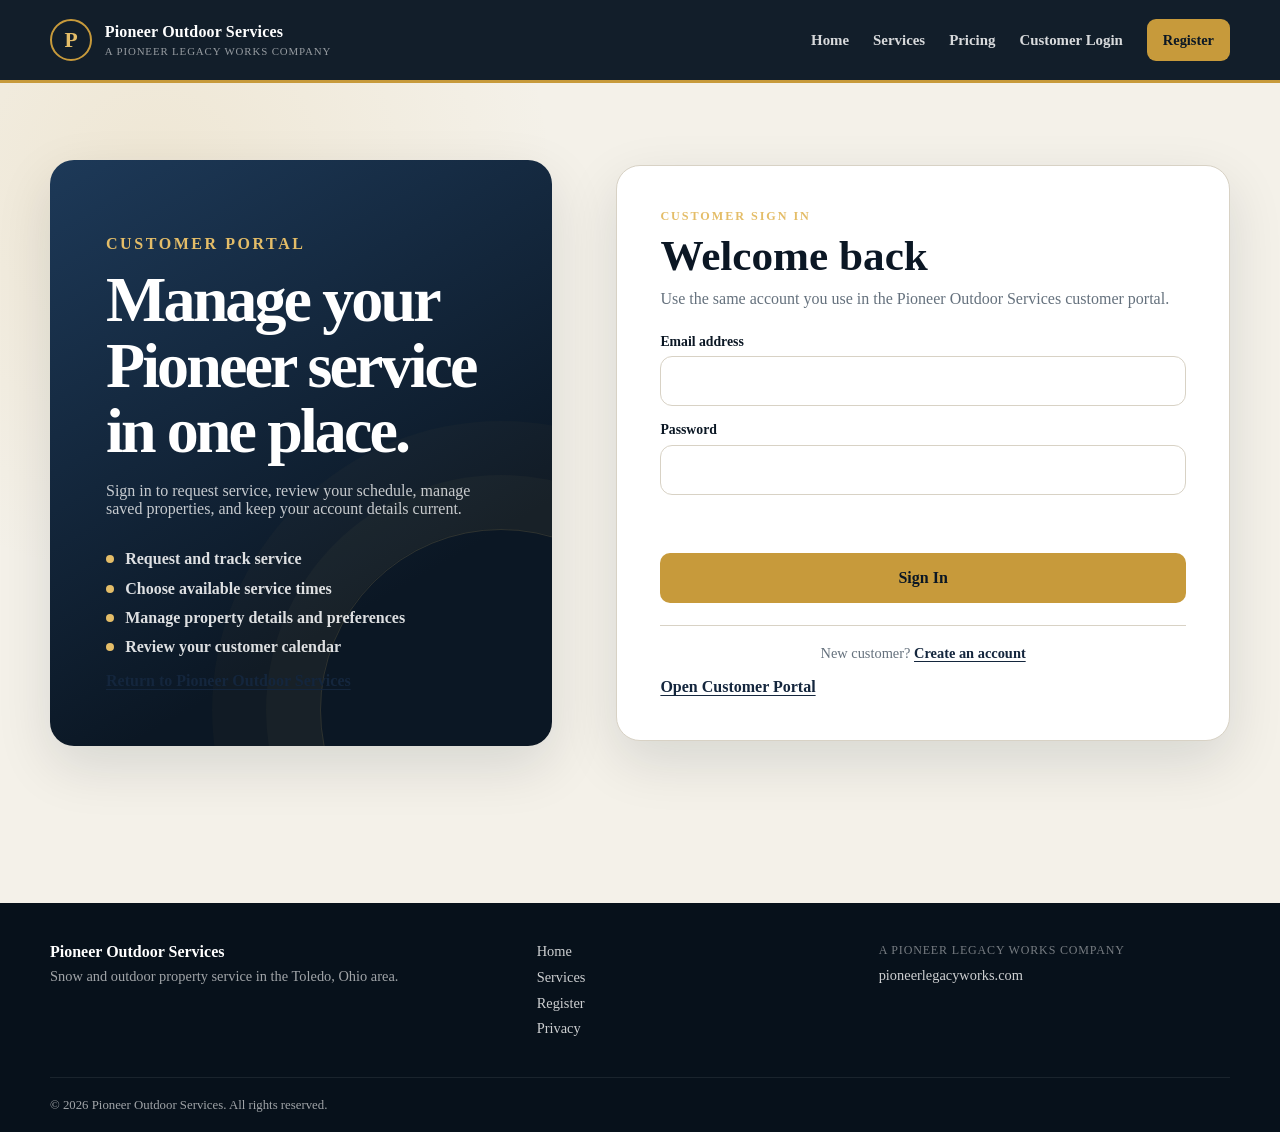
==== login.html @ 556e5b14 "Add customer login page" ====
<!DOCTYPE html>
<html lang="en">
<head>
  <meta charset="UTF-8">
  <meta name="viewport" content="width=device-width, initial-scale=1.0">
  <meta name="robots" content="noindex,follow">
  <meta name="description" content="Sign in to the Pioneer Outdoor Services customer portal.">
  <title>Customer Sign In | Pioneer Outdoor Services</title>
  <link rel="stylesheet" href="styles.css">
  <link rel="stylesheet" href="mobile.css" data-site-style="mobile">
  <link rel="stylesheet" href="p0.css" data-site-style="p0">
  <link rel="stylesheet" href="auth.css">
  <script src="app.js" defer></script>
  <script src="customer-auth.js" defer></script>
</head>
<body data-page="login">
  <header class="site-header">
    <nav class="navbar page-shell" aria-label="Main navigation">
      <a class="brand" href="index.html" aria-label="Pioneer Outdoor Services home">
        <span class="brand-mark" aria-hidden="true">P</span>
        <span class="brand-copy">
          <strong data-business-name>Pioneer Outdoor Services</strong>
          <small>A Pioneer Legacy Works Company</small>
        </span>
      </a>
      <button class="nav-toggle" type="button" aria-expanded="false" aria-controls="main-nav">
        <span class="sr-only">Toggle navigation</span>
        <span aria-hidden="true"></span><span aria-hidden="true"></span><span aria-hidden="true"></span>
      </button>
      <div class="nav-menu" id="main-nav">
        <ul class="nav-links">
          <li><a href="index.html">Home</a></li>
          <li><a href="services.html">Services</a></li>
          <li><a href="index.html#pricing">Pricing</a></li>
          <li><a href="login.html" aria-current="page">Customer Login</a></li>
        </ul>
        <a class="nav-cta" href="register.html">Register</a>
      </div>
    </nav>
  </header>

  <main class="customer-auth-main">
    <div class="page-shell customer-auth-layout">
      <section class="customer-auth-intro" aria-labelledby="account-heading">
        <div>
          <p class="section-label">Customer portal</p>
          <h1 id="account-heading">Manage your Pioneer service in one place.</h1>
          <p>Sign in to request service, review your schedule, manage saved properties, and keep your account details current.</p>
          <ul class="account-benefits">
            <li>Request and track service</li>
            <li>Choose available service times</li>
            <li>Manage property details and preferences</li>
            <li>Review your customer calendar</li>
          </ul>
        </div>
        <a class="customer-auth-secondary-link" href="index.html">Return to Pioneer Outdoor Services</a>
      </section>

      <section class="customer-auth-card" aria-labelledby="signin-heading">
        <p class="section-label">Customer sign in</p>
        <h2 id="signin-heading">Welcome back</h2>
        <p class="customer-auth-description">Use the same account you use in the Pioneer Outdoor Services customer portal.</p>

        <form class="customer-auth-form" data-customer-auth-form data-mode="login">
          <label>
            <span>Email address</span>
            <input type="email" name="email" autocomplete="email" maxlength="320" required>
          </label>
          <label>
            <span>Password</span>
            <input type="password" name="password" autocomplete="current-password" required>
          </label>
          <p class="customer-auth-status" data-auth-status role="status" aria-live="polite"></p>
          <button class="button button-primary" type="submit">Sign In</button>
        </form>

        <p class="customer-auth-switch">New customer? <a href="register.html">Create an account</a></p>
        <a class="customer-auth-secondary-link" href="https://customers.pioneeroutdoorservices.com/app">Open Customer Portal</a>
      </section>
    </div>
  </main>

  <footer class="site-footer">
    <div class="page-shell footer-grid">
      <div>
        <strong data-business-name>Pioneer Outdoor Services</strong>
        <p>Snow and outdoor property service in the Toledo, Ohio area.</p>
      </div>
      <nav aria-label="Footer navigation">
        <a href="index.html">Home</a>
        <a href="services.html">Services</a>
        <a href="register.html">Register</a>
        <a href="privacy.html">Privacy</a>
      </nav>
      <div class="footer-parent">
        <span>A Pioneer Legacy Works Company</span>
        <a href="https://pioneerlegacyworks.com">pioneerlegacyworks.com</a>
      </div>
    </div>
    <div class="page-shell footer-bottom">
      <p>&copy; <span id="year"></span> <span data-business-name>Pioneer Outdoor Services</span>. All rights reserved.</p>
    </div>
  </footer>
</body>
</html>
---- styles.css ----
:root {
  --navy: #14263d;
  --navy-deep: #0b1724;
  --navy-soft: #1d3958;
  --gold: #c79a3b;
  --gold-light: #e4bd68;
  --cream: #f4f1e9;
  --cream-deep: #e9e2d4;
  --white: #ffffff;
  --charcoal: #202830;
  --slate: #65717d;
  --border: #d8d2c5;
  --success: #2f6c4f;
  --error: #9b3f3f;
  --shadow: 0 20px 55px rgba(12, 24, 38, 0.12);
  --radius: 18px;
  --page-width: 1180px;
}

* {
  box-sizing: border-box;
  margin: 0;
  padding: 0;
}

html {
  scroll-behavior: smooth;
  scroll-padding-top: 90px;
}

body {
  min-height: 100vh;
  background: var(--cream);
  color: var(--charcoal);
  font-family: Inter, ui-sans-serif, system-ui, -apple-system, BlinkMacSystemFont, "Segoe UI", sans-serif;
  line-height: 1.6;
}

body,
button,
input,
select,
textarea {
  font: inherit;
}

a {
  color: inherit;
}

button,
a,
input,
select,
textarea {
  outline-offset: 3px;
}

.page-shell {
  width: min(calc(100% - 2.5rem), var(--page-width));
  margin-inline: auto;
}

.sr-only {
  position: absolute;
  width: 1px;
  height: 1px;
  padding: 0;
  margin: -1px;
  overflow: hidden;
  clip: rect(0, 0, 0, 0);
  white-space: nowrap;
  border: 0;
}

.site-header {
  position: sticky;
  top: 0;
  z-index: 50;
  background: rgba(11, 23, 36, 0.97);
  border-bottom: 3px solid var(--gold);
  backdrop-filter: blur(10px);
}

.navbar {
  position: relative;
  display: flex;
  min-height: 80px;
  align-items: center;
  justify-content: space-between;
  gap: 2rem;
}

.brand {
  display: inline-flex;
  align-items: center;
  gap: 0.8rem;
  color: var(--white);
  text-decoration: none;
}

.brand-mark {
  display: grid;
  width: 42px;
  height: 42px;
  flex: 0 0 42px;
  place-items: center;
  border: 2px solid var(--gold);
  border-radius: 50%;
  color: var(--gold-light);
  font-family: Georgia, "Times New Roman", serif;
  font-size: 1.35rem;
  font-weight: 700;
}

.brand-copy {
  display: grid;
  line-height: 1.12;
}

.brand-copy strong {
  font-size: 1rem;
  letter-spacing: 0.01em;
}

.brand-copy small {
  margin-top: 0.22rem;
  color: rgba(255, 255, 255, 0.56);
  font-size: 0.68rem;
  letter-spacing: 0.08em;
  text-transform: uppercase;
}

.nav-menu,
.nav-links {
  display: flex;
  align-items: center;
}

.nav-menu {
  gap: 1.5rem;
}

.nav-links {
  gap: 1.5rem;
  list-style: none;
}

.nav-links a {
  color: rgba(255, 255, 255, 0.84);
  font-size: 0.93rem;
  font-weight: 750;
  text-decoration: none;
}

.nav-links a:hover,
.nav-links a:focus-visible {
  color: var(--gold-light);
}

.nav-cta {
  display: inline-flex;
  min-height: 42px;
  align-items: center;
  justify-content: center;
  padding: 0.65rem 1rem;
  border-radius: 9px;
  background: var(--gold);
  color: var(--navy-deep);
  font-size: 0.9rem;
  font-weight: 850;
  text-decoration: none;
}

.nav-cta:hover,
.nav-cta:focus-visible {
  background: var(--gold-light);
}

.nav-toggle {
  display: none;
  width: 44px;
  height: 44px;
  border: 1px solid rgba(255, 255, 255, 0.24);
  border-radius: 10px;
  background: transparent;
  cursor: pointer;
}

.nav-toggle span[aria-hidden="true"] {
  display: block;
  width: 20px;
  height: 2px;
  margin: 4px auto;
  background: var(--white);
}

.hero {
  position: relative;
  overflow: hidden;
  background:
    radial-gradient(circle at 82% 16%, rgba(199, 154, 59, 0.22), transparent 27%),
    linear-gradient(135deg, var(--navy-deep), var(--navy-soft));
  color: var(--white);
}

.hero::after {
  content: "";
  position: absolute;
  right: -15rem;
  bottom: -20rem;
  width: 42rem;
  height: 42rem;
  border: 1px solid rgba(228, 189, 104, 0.18);
  border-radius: 50%;
  box-shadow:
    0 0 0 90px rgba(228, 189, 104, 0.025),
    0 0 0 180px rgba(228, 189, 104, 0.014);
}

.hero-layout {
  position: relative;
  z-index: 1;
  display: grid;
  grid-template-columns: minmax(0, 1.2fr) minmax(320px, 0.7fr);
  gap: clamp(3rem, 8vw, 7rem);
  align-items: center;
  padding-block: clamp(6.5rem, 12vw, 9.5rem);
}

.eyebrow,
.section-label,
.panel-label,
.area-kicker {
  margin-bottom: 0.9rem;
  color: var(--gold-light);
  font-size: 0.76rem;
  font-weight: 850;
  letter-spacing: 0.16em;
  text-transform: uppercase;
}

.hero h1 {
  max-width: 780px;
  font-size: clamp(3.1rem, 6.4vw, 5.75rem);
  line-height: 0.98;
  letter-spacing: -0.045em;
}

.hero-lead {
  max-width: 690px;
  margin-top: 1.6rem;
  color: rgba(255, 255, 255, 0.76);
  font-size: 1.08rem;
}

.hero-actions {
  display: flex;
  flex-wrap: wrap;
  gap: 0.85rem;
  margin-top: 2.2rem;
}

.button {
  display: inline-flex;
  min-height: 50px;
  align-items: center;
  justify-content: center;
  padding: 0.8rem 1.25rem;
  border: 1px solid transparent;
  border-radius: 10px;
  font-weight: 850;
  text-decoration: none;
  transition: transform 150ms ease, background 150ms ease, border-color 150ms ease;
}

.button:hover,
.button:focus-visible {
  transform: translateY(-1px);
}

.button-primary {
  background: var(--gold);
  color: var(--navy-deep);
}

.button-primary:hover,
.button-primary:focus-visible {
  background: var(--gold-light);
}

.button-secondary {
  border-color: rgba(255, 255, 255, 0.35);
  color: var(--white);
}

.button-secondary:hover,
.button-secondary:focus-visible {
  background: rgba(255, 255, 255, 0.07);
  border-color: rgba(255, 255, 255, 0.58);
}

.button-outline {
  margin-top: 1.5rem;
  border-color: var(--navy);
  color: var(--navy);
}

.button-outline:hover,
.button-outline:focus-visible {
  background: var(--navy);
  color: var(--white);
}

.hero-meta {
  display: flex;
  flex-wrap: wrap;
  gap: 0.65rem 1.25rem;
  margin-top: 2rem;
  color: rgba(255, 255, 255, 0.6);
  font-size: 0.88rem;
  font-weight: 700;
}

.hero-meta span::before {
  content: "•";
  margin-right: 0.5rem;
  color: var(--gold-light);
}

.hero-panel {
  padding: 2rem;
  border: 1px solid rgba(255, 255, 255, 0.14);
  border-radius: var(--radius);
  background: rgba(255, 255, 255, 0.07);
  box-shadow: var(--shadow);
}

.hero-panel h2 {
  font-size: clamp(1.55rem, 3vw, 2.25rem);
  line-height: 1.15;
}

.hero-price {
  display: flex;
  justify-content: space-between;
  gap: 1rem;
  margin-top: 1.5rem;
  padding-block: 1rem;
  border-block: 1px solid rgba(255, 255, 255, 0.12);
}

.hero-price span {
  color: rgba(255, 255, 255, 0.62);
}

.hero-price strong {
  color: var(--gold-light);
}

.check-list {
  display: grid;
  gap: 0.75rem;
  margin: 1.35rem 0;
  list-style: none;
}

.check-list li {
  color: rgba(255, 255, 255, 0.76);
}

.check-list li::before {
  content: "✓";
  margin-right: 0.65rem;
  color: var(--gold-light);
  font-weight: 900;
}

.text-link {
  display: inline-flex;
  gap: 0.35rem;
  color: var(--gold-light);
  font-weight: 850;
  text-decoration: none;
}

.text-link::after {
  content: "→";
}

.dark-link {
  color: var(--navy);
}

.trust-strip {
  border-bottom: 1px solid var(--border);
  background: var(--white);
}

.trust-grid {
  display: grid;
  grid-template-columns: repeat(4, minmax(0, 1fr));
}

.trust-grid > div {
  display: grid;
  gap: 0.2rem;
  min-height: 105px;
  align-content: center;
  padding: 1.25rem 1.5rem;
  border-right: 1px solid var(--border);
}

.trust-grid > div:first-child {
  border-left: 1px solid var(--border);
}

.trust-grid strong {
  color: var(--navy);
  font-size: 1rem;
}

.trust-grid span {
  color: var(--slate);
  font-size: 0.86rem;
}

.section {
  padding-block: clamp(4.5rem, 9vw, 7rem);
}

.section-soft {
  background: var(--white);
  border-block: 1px solid var(--border);
}

.section-dark {
  background: var(--navy-deep);
  color: var(--white);
}

.section h2,
.request-section h2 {
  color: var(--navy);
  font-size: clamp(2rem, 4vw, 3.2rem);
  line-height: 1.08;
  letter-spacing: -0.035em;
}

.section-dark h2,
.request-section h2 {
  color: var(--white);
}

.section-heading {
  display: flex;
  justify-content: space-between;
  gap: 2rem;
  align-items: end;
  margin-bottom: 2.4rem;
}

.section-heading > p {
  max-width: 450px;
  color: var(--slate);
}

.dark-heading > p {
  color: rgba(255, 255, 255, 0.62);
}

.service-grid {
  display: grid;
  grid-template-columns: repeat(3, minmax(0, 1fr));
  gap: 1.2rem;
}

.service-card {
  display: flex;
  min-height: 285px;
  flex-direction: column;
  padding: 1.65rem;
  border: 1px solid var(--border);
  border-radius: var(--radius);
  background: var(--white);
  box-shadow: 0 10px 30px rgba(20, 38, 61, 0.055);
}

.featured-card {
  border-color: rgba(199, 154, 59, 0.75);
  box-shadow: 0 14px 34px rgba(199, 154, 59, 0.11);
}

.service-tag {
  margin-bottom: 2.7rem;
  color: var(--gold);
  font-size: 0.73rem;
  font-weight: 850;
  letter-spacing: 0.09em;
  text-transform: uppercase;
}

.service-card h3 {
  color: var(--navy);
  font-size: 1.45rem;
}

.service-card p {
  margin-top: 0.7rem;
  color: var(--slate);
}

.service-card a {
  margin-top: auto;
  padding-top: 1.5rem;
  color: var(--navy);
  font-weight: 850;
  text-decoration: none;
}

.service-card a:hover,
.service-card a:focus-visible {
  color: var(--gold);
}

.why-layout {
  display: grid;
  grid-template-columns: minmax(0, 0.75fr) minmax(0, 1.25fr);
  gap: clamp(2.5rem, 8vw, 7rem);
  align-items: start;
}

.section-intro {
  max-width: 540px;
  margin-top: 1rem;
  color: var(--slate);
}

.reason-grid {
  display: grid;
  grid-template-columns: repeat(2, minmax(0, 1fr));
  border-top: 1px solid var(--border);
  border-left: 1px solid var(--border);
}

.reason-grid article {
  min-height: 205px;
  padding: 1.4rem;
  border-right: 1px solid var(--border);
  border-bottom: 1px solid var(--border);
}

.reason-grid span {
  color: var(--gold);
  font-size: 0.8rem;
  font-weight: 850;
}

.reason-grid h3 {
  margin-top: 1.8rem;
  color: var(--navy);
  font-size: 1.2rem;
}

.reason-grid p {
  margin-top: 0.55rem;
  color: var(--slate);
  font-size: 0.94rem;
}

.process-grid {
  display: grid;
  grid-template-columns: repeat(4, minmax(0, 1fr));
  border-top: 1px solid rgba(255, 255, 255, 0.12);
  list-style: none;
}

.process-grid li {
  min-height: 245px;
  padding: 1.6rem 1.35rem;
  border-right: 1px solid rgba(255, 255, 255, 0.12);
}

.process-grid li:first-child {
  border-left: 1px solid rgba(255, 255, 255, 0.12);
}

.process-number {
  display: grid;
  width: 36px;
  height: 36px;
  place-items: center;
  border: 1px solid rgba(228, 189, 104, 0.55);
  border-radius: 50%;
  color: var(--gold-light);
  font-weight: 850;
}

.process-grid h3 {
  margin-top: 3rem;
  font-size: 1.2rem;
}

.process-grid p {
  margin-top: 0.6rem;
  color: rgba(255, 255, 255, 0.62);
  font-size: 0.94rem;
}

.area-layout {
  display: grid;
  grid-template-columns: minmax(0, 1fr) minmax(320px, 0.65fr);
  gap: clamp(2.5rem, 8vw, 7rem);
  align-items: center;
}

.area-layout > div:first-child > p:last-of-type {
  max-width: 660px;
  margin-top: 1rem;
  color: var(--slate);
}

.area-card {
  padding: 2rem;
  border: 1px solid var(--border);
  border-radius: var(--radius);
  background: var(--white);
  box-shadow: var(--shadow);
}

.area-pin {
  display: grid;
  width: 48px;
  height: 48px;
  place-items: center;
  margin-bottom: 2rem;
  border-radius: 50%;
  background: var(--navy);
  color: var(--gold-light);
  font-size: 1.4rem;
}

.area-kicker {
  color: var(--gold);
}

.area-card strong {
  display: block;
  color: var(--navy);
  font-size: 1.7rem;
}

.area-card p:last-child {
  margin-top: 0.65rem;
  color: var(--slate);
}

.pricing-section {
  background: var(--cream-deep);
}

.pricing-grid {
  display: grid;
  grid-template-columns: repeat(4, minmax(0, 1fr));
  gap: 1rem;
}

.price-card {
  position: relative;
  min-height: 235px;
  padding: 1.45rem;
  border: 1px solid var(--border);
  border-radius: var(--radius);
  background: var(--white);
}

.price-card-featured {
  border-color: var(--gold);
}

.price-badge {
  position: absolute;
  top: -12px;
  right: 1rem;
  padding: 0.25rem 0.6rem;
  border-radius: 999px;
  background: var(--gold);
  color: var(--navy-deep);
  font-size: 0.7rem;
  font-weight: 850;
  text-transform: uppercase;
}

.price-card > p:first-of-type {
  color: var(--navy);
  font-weight: 850;
}

.price {
  display: flex;
  gap: 0.4rem;
  align-items: baseline;
  margin-top: 1.25rem;
}

.price span {
  color: var(--slate);
  font-size: 0.8rem;
  text-transform: uppercase;
}

.price strong {
  color: var(--navy);
  font-size: 2rem;
}

.price-card > p:last-child {
  margin-top: 1rem;
  color: var(--slate);
  font-size: 0.9rem;
}

.pricing-note {
  margin-top: 1.25rem;
  color: var(--slate);
  font-size: 0.9rem;
}

.about-layout {
  display: grid;
  grid-template-columns: minmax(0, 0.9fr) minmax(0, 1fr);
  gap: clamp(2.5rem, 8vw, 7rem);
}

.about-copy {
  display: grid;
  gap: 1rem;
  color: var(--slate);
  font-size: 1.05rem;
}

.request-section {
  padding-block: clamp(4.5rem, 9vw, 7rem);
  background:
    radial-gradient(circle at 10% 20%, rgba(199, 154, 59, 0.15), transparent 28%),
    var(--navy-deep);
  color: var(--white);
}

.request-layout {
  display: grid;
  grid-template-columns: minmax(0, 0.8fr) minmax(360px, 1fr);
  gap: clamp(2.5rem, 8vw, 7rem);
  align-items: start;
}

.request-copy > p:not(.section-label) {
  max-width: 580px;
  margin-top: 1rem;
  color: rgba(255, 255, 255, 0.68);
}

.contact-details {
  display: grid;
  gap: 0.8rem;
  margin-top: 2rem;
}

.contact-detail {
  display: grid;
  gap: 0.15rem;
}

.contact-detail span {
  color: var(--gold-light);
  font-size: 0.72rem;
  font-weight: 850;
  letter-spacing: 0.1em;
  text-transform: uppercase;
}

.contact-detail a {
  color: var(--white);
  font-weight: 800;
}

.contact-placeholder {
  color: rgba(255, 255, 255, 0.55);
  font-size: 0.9rem;
}

.request-form {
  display: grid;
  gap: 1rem;
  padding: 1.7rem;
  border: 1px solid rgba(255, 255, 255, 0.14);
  border-radius: var(--radius);
  background: rgba(255, 255, 255, 0.07);
  box-shadow: var(--shadow);
}

.form-row {
  display: grid;
  grid-template-columns: repeat(2, minmax(0, 1fr));
  gap: 1rem;
}

.request-form label {
  display: grid;
  gap: 0.4rem;
}

.request-form label > span {
  color: rgba(255, 255, 255, 0.8);
  font-size: 0.82rem;
  font-weight: 750;
}

.request-form input,
.request-form select,
.request-form textarea {
  width: 100%;
  border: 1px solid rgba(255, 255, 255, 0.18);
  border-radius: 9px;
  background: rgba(255, 255, 255, 0.96);
  color: var(--charcoal);
}

.request-form input,
.request-form select {
  min-height: 48px;
  padding: 0 0.8rem;
}

.request-form textarea {
  min-height: 135px;
  padding: 0.75rem 0.8rem;
  resize: vertical;
}

.request-form input:focus,
.request-form select:focus,
.request-form textarea:focus {
  border-color: var(--gold-light);
  box-shadow: 0 0 0 3px rgba(228, 189, 104, 0.18);
}

.form-hint,
.form-status {
  font-size: 0.82rem;
}

.form-hint {
  color: rgba(255, 255, 255, 0.54);
}

.form-status {
  min-height: 1.3rem;
  color: rgba(255, 255, 255, 0.72);
}

.form-status[data-state="success"] {
  color: #bfe5cd;
}

.form-status[data-state="error"] {
  color: #f2b5b5;
}

.form-submit {
  justify-self: start;
}

.form-submit:disabled {
  cursor: wait;
  opacity: 0.65;
}

.honeypot {
  position: absolute !important;
  left: -9999px !important;
  width: 1px !important;
  height: 1px !important;
  overflow: hidden !important;
}

.site-footer {
  background: #07111b;
  color: rgba(255, 255, 255, 0.62);
}

.footer-grid {
  display: grid;
  grid-template-columns: 1.1fr 0.75fr 0.85fr;
  gap: 2rem;
  padding-block: 2.5rem;
}

.footer-grid strong {
  color: var(--white);
}

.footer-grid > div:first-child p {
  max-width: 360px;
  margin-top: 0.45rem;
  font-size: 0.9rem;
}

.footer-grid nav,
.footer-parent {
  display: grid;
  align-content: start;
  gap: 0.55rem;
}

.footer-grid a {
  color: rgba(255, 255, 255, 0.8);
  font-size: 0.9rem;
  text-decoration: none;
}

.footer-grid a:hover,
.footer-grid a:focus-visible {
  color: var(--gold-light);
}

.footer-parent span {
  color: rgba(255, 255, 255, 0.45);
  font-size: 0.75rem;
  letter-spacing: 0.07em;
  text-transform: uppercase;
}

.footer-bottom {
  padding-block: 1.2rem;
  border-top: 1px solid rgba(255, 255, 255, 0.08);
  font-size: 0.8rem;
}

@media (max-width: 980px) {
  .hero-layout,
  .why-layout,
  .area-layout,
  .request-layout,
  .about-layout {
    grid-template-columns: 1fr;
  }

  .hero-panel,
  .area-card {
    max-width: 680px;
  }

  .pricing-grid,
  .process-grid {
    grid-template-columns: repeat(2, minmax(0, 1fr));
  }

  .process-grid li:nth-child(3) {
    border-left: 1px solid rgba(255, 255, 255, 0.12);
  }

  .trust-grid {
    grid-template-columns: repeat(2, minmax(0, 1fr));
  }

  .trust-grid > div:nth-child(3) {
    border-left: 1px solid var(--border);
  }

  .service-grid {
    grid-template-columns: repeat(2, minmax(0, 1fr));
  }
}

@media (max-width: 820px) {
  .nav-toggle {
    display: block;
  }

  .nav-menu {
    position: absolute;
    top: calc(100% + 3px);
    left: -1.25rem;
    right: -1.25rem;
    display: none;
    flex-direction: column;
    align-items: stretch;
    gap: 0.75rem;
    padding: 0.8rem 1.25rem 1.25rem;
    background: var(--navy-deep);
    border-bottom: 1px solid rgba(255, 255, 255, 0.1);
  }

  .nav-menu.is-open {
    display: flex;
  }

  .nav-links {
    flex-direction: column;
    align-items: stretch;
    gap: 0;
  }

  .nav-links a {
    display: block;
    padding: 0.8rem 0;
  }

  .nav-cta {
    align-self: stretch;
  }

  .section-heading {
    flex-direction: column;
    align-items: start;
  }

  .footer-grid {
    grid-template-columns: 1fr 1fr;
  }

  .footer-parent {
    grid-column: 1 / -1;
  }
}

@media (max-width: 620px) {
  .page-shell {
    width: min(calc(100% - 1.5rem), var(--page-width));
  }

  .brand-copy small {
    display: none;
  }

  .hero-layout {
    padding-block: 5.4rem;
  }

  .hero-actions,
  .form-row {
    grid-template-columns: 1fr;
  }

  .hero-actions {
    flex-direction: column;
  }

  .service-grid,
  .reason-grid,
  .pricing-grid,
  .process-grid,
  .trust-grid,
  .footer-grid {
    grid-template-columns: 1fr;
  }

  .trust-grid > div,
  .trust-grid > div:first-child,
  .trust-grid > div:nth-child(3) {
    border-left: 1px solid var(--border);
  }

  .process-grid li,
  .process-grid li:first-child,
  .process-grid li:nth-child(3) {
    border-left: 1px solid rgba(255, 255, 255, 0.12);
  }

  .request-form {
    padding: 1.25rem;
  }

  .footer-parent {
    grid-column: auto;
  }
}

@media (prefers-reduced-motion: reduce) {
  html {
    scroll-behavior: auto;
  }

  *,
  *::before,
  *::after {
    animation-duration: 0.01ms !important;
    animation-iteration-count: 1 !important;
    transition-duration: 0.01ms !important;
  }
}
---- mobile.css ----
/* Mobile-first refinements layered on top of the primary site stylesheet. */

@media (max-width: 820px) {
  html {
    scroll-padding-top: 78px;
  }

  body {
    overflow-x: hidden;
  }

  body.nav-open {
    overflow: hidden;
  }

  .page-shell {
    width: min(calc(100% - 2rem), var(--page-width));
  }

  .navbar {
    min-height: 74px;
    gap: 0.75rem;
  }

  .brand {
    min-width: 0;
    gap: 0.65rem;
  }

  .brand-mark {
    width: 38px;
    height: 38px;
    flex-basis: 38px;
    font-size: 1.2rem;
  }

  .brand-copy {
    min-width: 0;
  }

  .brand-copy strong {
    font-size: 0.94rem;
  }

  .nav-toggle {
    display: block;
    width: 48px;
    height: 48px;
    flex: 0 0 48px;
    touch-action: manipulation;
  }

  .nav-menu {
    position: fixed;
    top: 77px;
    left: 0;
    right: 0;
    display: none;
    max-height: calc(100dvh - 77px);
    overflow-y: auto;
    flex-direction: column;
    align-items: stretch;
    gap: 0.75rem;
    padding: 0.8rem 1rem max(1rem, env(safe-area-inset-bottom));
    background: rgba(11, 23, 36, 0.995);
    border-bottom: 1px solid rgba(255, 255, 255, 0.12);
    box-shadow: 0 22px 40px rgba(0, 0, 0, 0.24);
    -webkit-overflow-scrolling: touch;
  }

  .nav-menu.is-open {
    display: flex;
  }

  .nav-links {
    flex-direction: column;
    align-items: stretch;
    gap: 0;
  }

  .nav-links a,
  .nav-cta {
    min-height: 52px;
    display: flex;
    align-items: center;
  }

  .nav-links a {
    padding: 0 0.35rem;
    border-bottom: 1px solid rgba(255, 255, 255, 0.08);
    font-size: 1rem;
  }

  .nav-cta {
    justify-content: center;
    align-self: stretch;
    margin-top: 0.25rem;
  }

  .hero::after {
    right: -22rem;
    bottom: -24rem;
    opacity: 0.65;
  }

  .hero-layout {
    grid-template-columns: 1fr;
    gap: 2.25rem;
    padding-block: 4.75rem 4rem;
  }

  .hero h1 {
    font-size: clamp(2.7rem, 10vw, 4.25rem);
    line-height: 1;
  }

  .hero-lead {
    margin-top: 1.25rem;
    font-size: 1rem;
  }

  .hero-actions {
    gap: 0.7rem;
    margin-top: 1.75rem;
  }

  .button {
    min-height: 52px;
    touch-action: manipulation;
  }

  .hero-panel,
  .area-card {
    width: 100%;
    max-width: none;
  }

  .hero-panel {
    padding: 1.5rem;
  }

  .hero-price {
    align-items: flex-start;
  }

  .section,
  .request-section {
    padding-block: 4rem;
  }

  .section-heading {
    flex-direction: column;
    align-items: flex-start;
    gap: 1rem;
    margin-bottom: 1.75rem;
  }

  .section-heading > p {
    max-width: 100%;
  }

  .why-layout,
  .area-layout,
  .request-layout,
  .about-layout {
    gap: 2.25rem;
  }

  .service-card,
  .price-card,
  .reason-grid article,
  .process-grid li {
    min-height: 0;
  }

  .service-tag {
    margin-bottom: 1.8rem;
  }

  .process-grid h3 {
    margin-top: 2rem;
  }

  .request-form {
    width: 100%;
  }

  .request-form input,
  .request-form select,
  .request-form textarea {
    font-size: 16px;
  }

  .request-form input,
  .request-form select {
    min-height: 52px;
  }

  .request-form textarea {
    min-height: 150px;
  }

  .footer-grid a {
    min-height: 44px;
    display: flex;
    align-items: center;
  }
}

@media (max-width: 620px) {
  .page-shell {
    width: min(calc(100% - 1.25rem), var(--page-width));
  }

  .brand-copy small {
    display: none;
  }

  .brand-copy strong {
    display: block;
    max-width: 210px;
    overflow: hidden;
    text-overflow: ellipsis;
    white-space: nowrap;
  }

  .hero-layout {
    padding-block: 4rem 3.25rem;
  }

  .hero h1 {
    font-size: clamp(2.35rem, 11.5vw, 3.25rem);
  }

  .eyebrow,
  .section-label,
  .panel-label,
  .area-kicker {
    letter-spacing: 0.12em;
  }

  .hero-actions {
    flex-direction: column;
  }

  .hero-actions .button,
  .button-outline,
  .form-submit {
    width: 100%;
  }

  .hero-meta {
    display: grid;
    gap: 0.5rem;
  }

  .hero-panel {
    padding: 1.25rem;
  }

  .hero-price {
    flex-direction: column;
    gap: 0.3rem;
  }

  .trust-grid,
  .service-grid,
  .reason-grid,
  .pricing-grid,
  .process-grid,
  .footer-grid,
  .form-row {
    grid-template-columns: 1fr;
  }

  .trust-grid > div,
  .trust-grid > div:first-child,
  .trust-grid > div:nth-child(3) {
    min-height: 88px;
    padding: 1rem 1.1rem;
    border-left: 1px solid var(--border);
  }

  .section,
  .request-section {
    padding-block: 3.5rem;
  }

  .section h2,
  .request-section h2 {
    font-size: clamp(1.9rem, 9vw, 2.55rem);
  }

  .service-card,
  .price-card,
  .area-card {
    padding: 1.3rem;
  }

  .reason-grid article {
    padding: 1.2rem;
  }

  .process-grid li,
  .process-grid li:first-child,
  .process-grid li:nth-child(3) {
    padding: 1.3rem 1.15rem;
    border-left: 1px solid rgba(255, 255, 255, 0.12);
  }

  .price-card {
    min-height: 0;
  }

  .request-layout {
    gap: 1.75rem;
  }

  .contact-details {
    margin-top: 1.4rem;
  }

  .request-form {
    gap: 0.9rem;
    padding: 1rem;
    border-radius: 14px;
  }

  .form-row {
    gap: 0.9rem;
  }

  .form-submit {
    justify-self: stretch;
  }

  .footer-grid {
    gap: 1.35rem;
    padding-block: 2rem;
  }

  .footer-parent {
    grid-column: auto;
  }
}

@media (max-width: 380px) {
  .page-shell {
    width: min(calc(100% - 1rem), var(--page-width));
  }

  .navbar {
    min-height: 70px;
  }

  .brand-mark {
    width: 34px;
    height: 34px;
    flex-basis: 34px;
  }

  .brand-copy strong {
    max-width: 185px;
    font-size: 0.88rem;
  }

  .nav-menu {
    top: 73px;
    max-height: calc(100dvh - 73px);
    padding-inline: 0.75rem;
  }

  .hero h1 {
    font-size: 2.2rem;
  }

  .hero-panel,
  .service-card,
  .price-card,
  .area-card,
  .request-form {
    border-radius: 12px;
  }
}
---- p0.css ----
.services-detail-link {
  margin-top: 1.5rem;
}

.contact-fallback {
  display: grid;
  gap: 0.25rem;
}

.contact-fallback span {
  color: var(--gold-light);
  font-size: 0.72rem;
  font-weight: 850;
  letter-spacing: 0.1em;
  text-transform: uppercase;
}

.contact-fallback p {
  color: rgba(255, 255, 255, 0.68);
}

.service-area-status {
  margin-top: -0.15rem;
  padding: 0.65rem 0.75rem;
  border: 1px solid rgba(255, 255, 255, 0.12);
  border-radius: 9px;
  background: rgba(255, 255, 255, 0.04);
}

.service-area-status[data-state="primary"] {
  border-color: rgba(112, 196, 145, 0.45);
  color: #bfe5cd;
}

.service-area-status[data-state="review"] {
  border-color: rgba(228, 189, 104, 0.5);
  color: #f1d798;
}

.service-area-status[data-state="outside"],
.service-area-status[data-state="invalid"] {
  border-color: rgba(226, 135, 135, 0.5);
  color: #f2b5b5;
}

.request-form [aria-invalid="true"] {
  border-color: #e28b8b;
  box-shadow: 0 0 0 3px rgba(226, 139, 139, 0.18);
}

.request-confirmation {
  display: grid;
  gap: 1rem;
  padding: 1.8rem;
  border: 1px solid rgba(228, 189, 104, 0.38);
  border-radius: var(--radius);
  background: rgba(255, 255, 255, 0.08);
  box-shadow: var(--shadow);
}

.request-confirmation[hidden] {
  display: none;
}

.confirmation-kicker {
  color: var(--gold-light);
  font-size: 0.76rem;
  font-weight: 850;
  letter-spacing: 0.14em;
  text-transform: uppercase;
}

.request-confirmation h3 {
  color: var(--white);
  font-size: clamp(1.45rem, 3vw, 2rem);
  line-height: 1.15;
}

.request-confirmation > p:not(.confirmation-kicker) {
  color: rgba(255, 255, 255, 0.72);
}

.request-confirmation dl {
  display: grid;
  grid-template-columns: minmax(110px, 0.35fr) minmax(0, 1fr);
  border-top: 1px solid rgba(255, 255, 255, 0.12);
}

.request-confirmation dt,
.request-confirmation dd {
  padding: 0.7rem 0;
  border-bottom: 1px solid rgba(255, 255, 255, 0.1);
}

.request-confirmation dt {
  color: var(--gold-light);
  font-size: 0.78rem;
  font-weight: 800;
  text-transform: uppercase;
}

.request-confirmation dd {
  color: rgba(255, 255, 255, 0.88);
  overflow-wrap: anywhere;
}

.confirmation-next {
  padding: 0.9rem;
  border-left: 3px solid var(--gold);
  background: rgba(199, 154, 59, 0.08);
}

.confirmation-button {
  justify-self: start;
}

.content-hero {
  padding-block: clamp(4.5rem, 9vw, 7rem);
  background: linear-gradient(135deg, var(--navy-deep), var(--navy-soft));
  color: var(--white);
}

.content-hero h1 {
  max-width: 760px;
  font-size: clamp(2.6rem, 6vw, 4.8rem);
  line-height: 1;
  letter-spacing: -0.04em;
}

.content-hero p:last-child {
  max-width: 720px;
  margin-top: 1.2rem;
  color: rgba(255, 255, 255, 0.74);
  font-size: 1.05rem;
}

.detail-grid {
  display: grid;
  grid-template-columns: repeat(2, minmax(0, 1fr));
  gap: 1.2rem;
}

.detail-card {
  padding: 1.6rem;
  border: 1px solid var(--border);
  border-radius: var(--radius);
  background: var(--white);
}

.detail-card h2,
.detail-card h3 {
  color: var(--navy);
}

.detail-card h2 {
  font-size: 1.55rem;
}

.detail-card p,
.detail-card li {
  color: var(--slate);
}

.detail-card p {
  margin-top: 0.7rem;
}

.detail-card ul {
  display: grid;
  gap: 0.45rem;
  margin-top: 1rem;
  padding-left: 1.15rem;
}

.detail-price {
  display: inline-block;
  margin-top: 1rem;
  color: var(--gold);
  font-size: 1.25rem;
  font-weight: 850;
}

.legal-copy {
  max-width: 820px;
}

.legal-copy h2 {
  margin-top: 2rem;
  color: var(--navy);
  font-size: 1.45rem;
}

.legal-copy p,
.legal-copy li {
  color: var(--slate);
}

.legal-copy p {
  margin-top: 0.7rem;
}

.legal-copy ul {
  margin-top: 0.75rem;
  padding-left: 1.25rem;
}

@media (max-width: 700px) {
  .request-confirmation {
    padding: 1.25rem;
  }

  .request-confirmation dl {
    grid-template-columns: 1fr;
  }

  .request-confirmation dt {
    padding-bottom: 0.1rem;
    border-bottom: 0;
  }

  .request-confirmation dd {
    padding-top: 0.1rem;
  }

  .confirmation-button {
    width: 100%;
  }

  .detail-grid {
    grid-template-columns: 1fr;
  }
}
---- auth.css ----
.customer-auth-main {
  min-height: calc(100vh - 80px);
  padding: clamp(2rem, 6vw, 5rem) 0;
  background:
    radial-gradient(circle at 12% 12%, rgba(199, 154, 59, 0.12), transparent 30%),
    var(--cream);
}

.customer-auth-layout {
  display: grid;
  grid-template-columns: minmax(0, 0.9fr) minmax(420px, 1.1fr);
  gap: clamp(1.5rem, 5vw, 4rem);
  align-items: stretch;
}

.customer-auth-intro,
.customer-auth-card {
  border-radius: 24px;
  box-shadow: var(--shadow);
}

.customer-auth-intro {
  position: relative;
  overflow: hidden;
  display: flex;
  min-height: 560px;
  flex-direction: column;
  justify-content: space-between;
  padding: clamp(2rem, 5vw, 3.5rem);
  background: linear-gradient(150deg, var(--navy-soft), var(--navy-deep) 72%);
  color: var(--white);
}

.customer-auth-intro::after {
  position: absolute;
  right: -130px;
  bottom: -145px;
  width: 360px;
  height: 360px;
  border: 1px solid rgba(228, 189, 104, 0.16);
  border-radius: 50%;
  box-shadow: 0 0 0 54px rgba(228, 189, 104, 0.035), 0 0 0 108px rgba(228, 189, 104, 0.025);
  content: '';
}

.customer-auth-intro > * {
  position: relative;
  z-index: 1;
}

.customer-auth-intro .section-label {
  color: var(--gold-light);
}

.customer-auth-intro h1 {
  max-width: 520px;
  margin-top: 0.6rem;
  color: var(--white);
  font-size: clamp(2.35rem, 5vw, 4.25rem);
  line-height: 1.02;
  letter-spacing: -0.045em;
}

.customer-auth-intro p {
  max-width: 520px;
  margin-top: 1.2rem;
  color: rgba(255, 255, 255, 0.76);
  font-size: 1rem;
}

.account-benefits {
  display: grid;
  gap: 0.7rem;
  margin-top: 2rem;
  list-style: none;
}

.account-benefits li {
  display: flex;
  align-items: center;
  gap: 0.7rem;
  color: rgba(255, 255, 255, 0.86);
  font-weight: 650;
}

.account-benefits li::before {
  width: 8px;
  height: 8px;
  flex: 0 0 8px;
  border-radius: 50%;
  background: var(--gold-light);
  content: '';
}

.customer-auth-card {
  align-self: center;
  border: 1px solid var(--border);
  padding: clamp(1.5rem, 4vw, 2.7rem);
  background: var(--white);
}

.customer-auth-card .section-label {
  margin-bottom: 0.55rem;
}

.customer-auth-card h2 {
  color: var(--navy-deep);
  font-size: clamp(1.9rem, 4vw, 2.7rem);
  line-height: 1.08;
}

.customer-auth-description {
  margin-top: 0.65rem;
  color: var(--slate);
}

.customer-auth-form {
  display: grid;
  gap: 1rem;
  margin-top: 1.6rem;
}

.customer-auth-form label {
  display: grid;
  gap: 0.42rem;
}

.customer-auth-form label > span {
  color: var(--navy-deep);
  font-size: 0.86rem;
  font-weight: 800;
}

.customer-auth-form input {
  width: 100%;
  min-height: 50px;
  border: 1px solid var(--border);
  border-radius: 12px;
  padding: 0.75rem 0.9rem;
  background: var(--white);
  color: var(--charcoal);
  transition: border-color 140ms ease, box-shadow 140ms ease;
}

.customer-auth-form input:focus {
  border-color: var(--gold);
  outline: none;
  box-shadow: 0 0 0 3px rgba(199, 154, 59, 0.14);
}

.customer-auth-form small {
  color: var(--slate);
  font-size: 0.76rem;
}

.customer-auth-form .button {
  width: 100%;
  margin-top: 0.25rem;
}

.customer-auth-status {
  min-height: 1.35rem;
  color: var(--error);
  font-size: 0.84rem;
  font-weight: 700;
}

.customer-auth-status.is-success {
  color: var(--success);
}

.customer-auth-switch {
  margin-top: 1.4rem;
  padding-top: 1.2rem;
  border-top: 1px solid var(--border);
  color: var(--slate);
  font-size: 0.9rem;
  text-align: center;
}

.customer-auth-switch a,
.customer-auth-secondary-link {
  color: var(--navy);
  font-weight: 800;
  text-underline-offset: 3px;
}

.customer-auth-secondary-link {
  display: inline-block;
  margin-top: 1rem;
}

.customer-auth-card button:disabled {
  cursor: wait;
  opacity: 0.62;
}

@media (max-width: 860px) {
  .customer-auth-layout {
    grid-template-columns: 1fr;
  }

  .customer-auth-intro {
    min-height: auto;
  }
}

@media (max-width: 620px) {
  .customer-auth-main {
    padding: 1rem 0 2rem;
  }

  .customer-auth-layout {
    width: min(calc(100% - 1.5rem), var(--page-width));
    gap: 1rem;
  }

  .customer-auth-intro,
  .customer-auth-card {
    border-radius: 18px;
  }

  .customer-auth-intro {
    padding: 1.5rem;
  }

  .customer-auth-intro h1 {
    font-size: 2rem;
  }

  .customer-auth-intro p {
    margin-top: 0.8rem;
  }

  .account-benefits {
    margin-top: 1.25rem;
  }

  .customer-auth-card {
    padding: 1.35rem;
  }
}
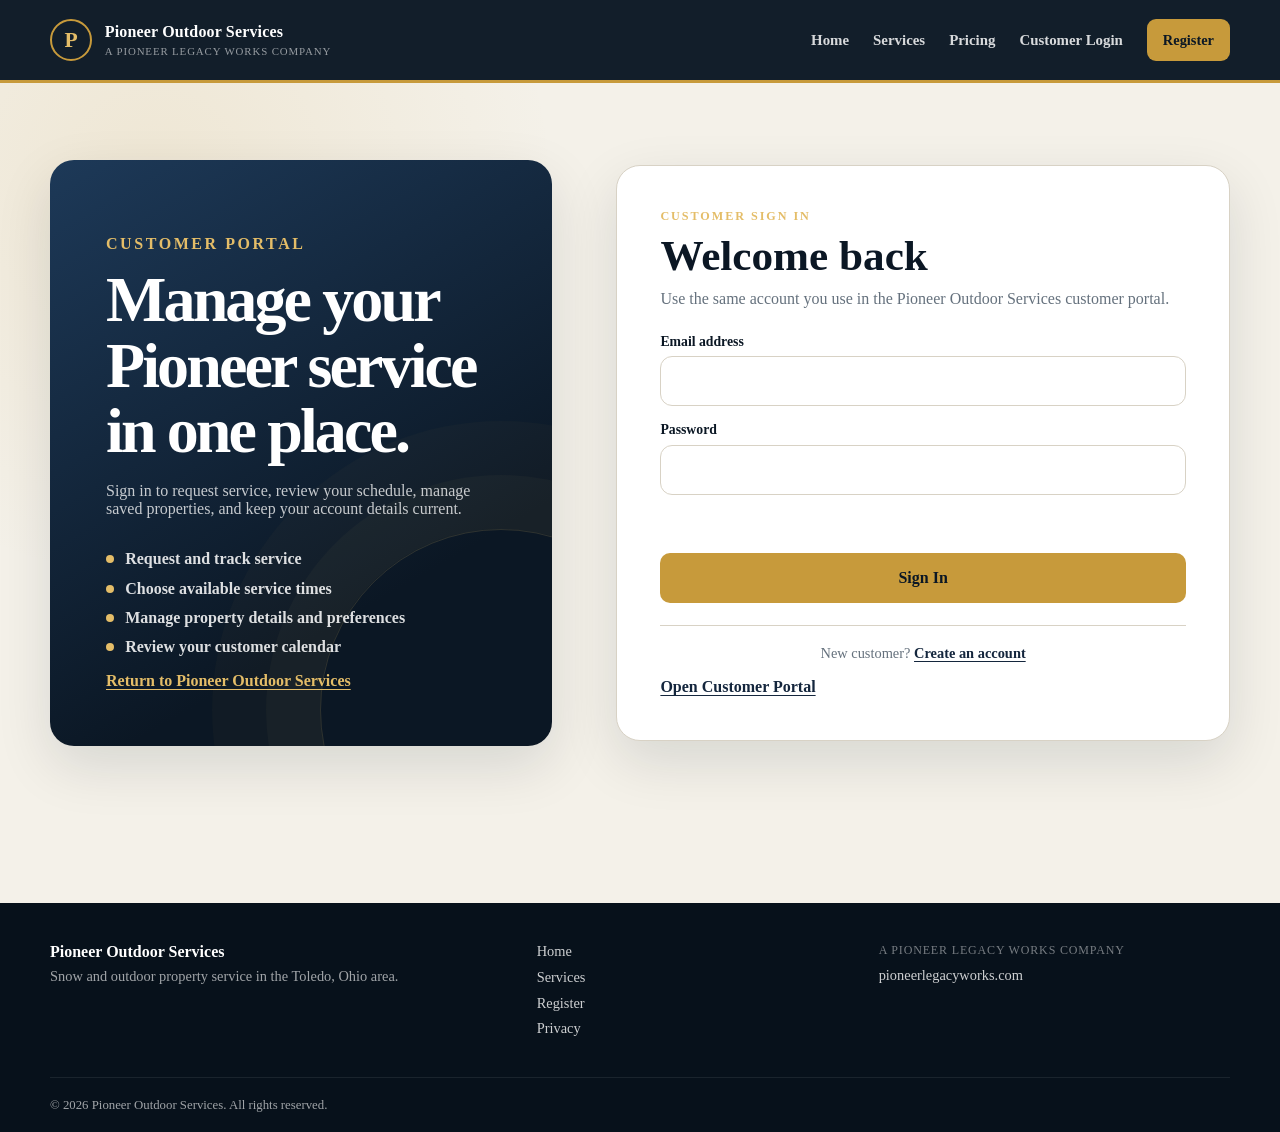
==== commit dc5bd526: "Point customer portal link to singular hostname" ====
--- a/login.html
+++ b/login.html
@@ -75,7 +75,7 @@
         </form>
 
         <p class="customer-auth-switch">New customer? <a href="register.html">Create an account</a></p>
-        <a class="customer-auth-secondary-link" href="https://customers.pioneeroutdoorservices.com/app">Open Customer Portal</a>
+        <a class="customer-auth-secondary-link" href="https://customer.pioneeroutdoorservices.com/app">Open Customer Portal</a>
       </section>
     </div>
   </main>
--- a/auth.css
+++ b/auth.css
@@ -190,6 +190,15 @@
   margin-top: 1rem;
 }
 
+.customer-auth-intro .customer-auth-secondary-link {
+  color: var(--gold-light);
+}
+
+.customer-auth-card .customer-auth-description .customer-auth-secondary-link {
+  display: inline;
+  margin-top: 0;
+}
+
 .customer-auth-card button:disabled {
   cursor: wait;
   opacity: 0.62;
